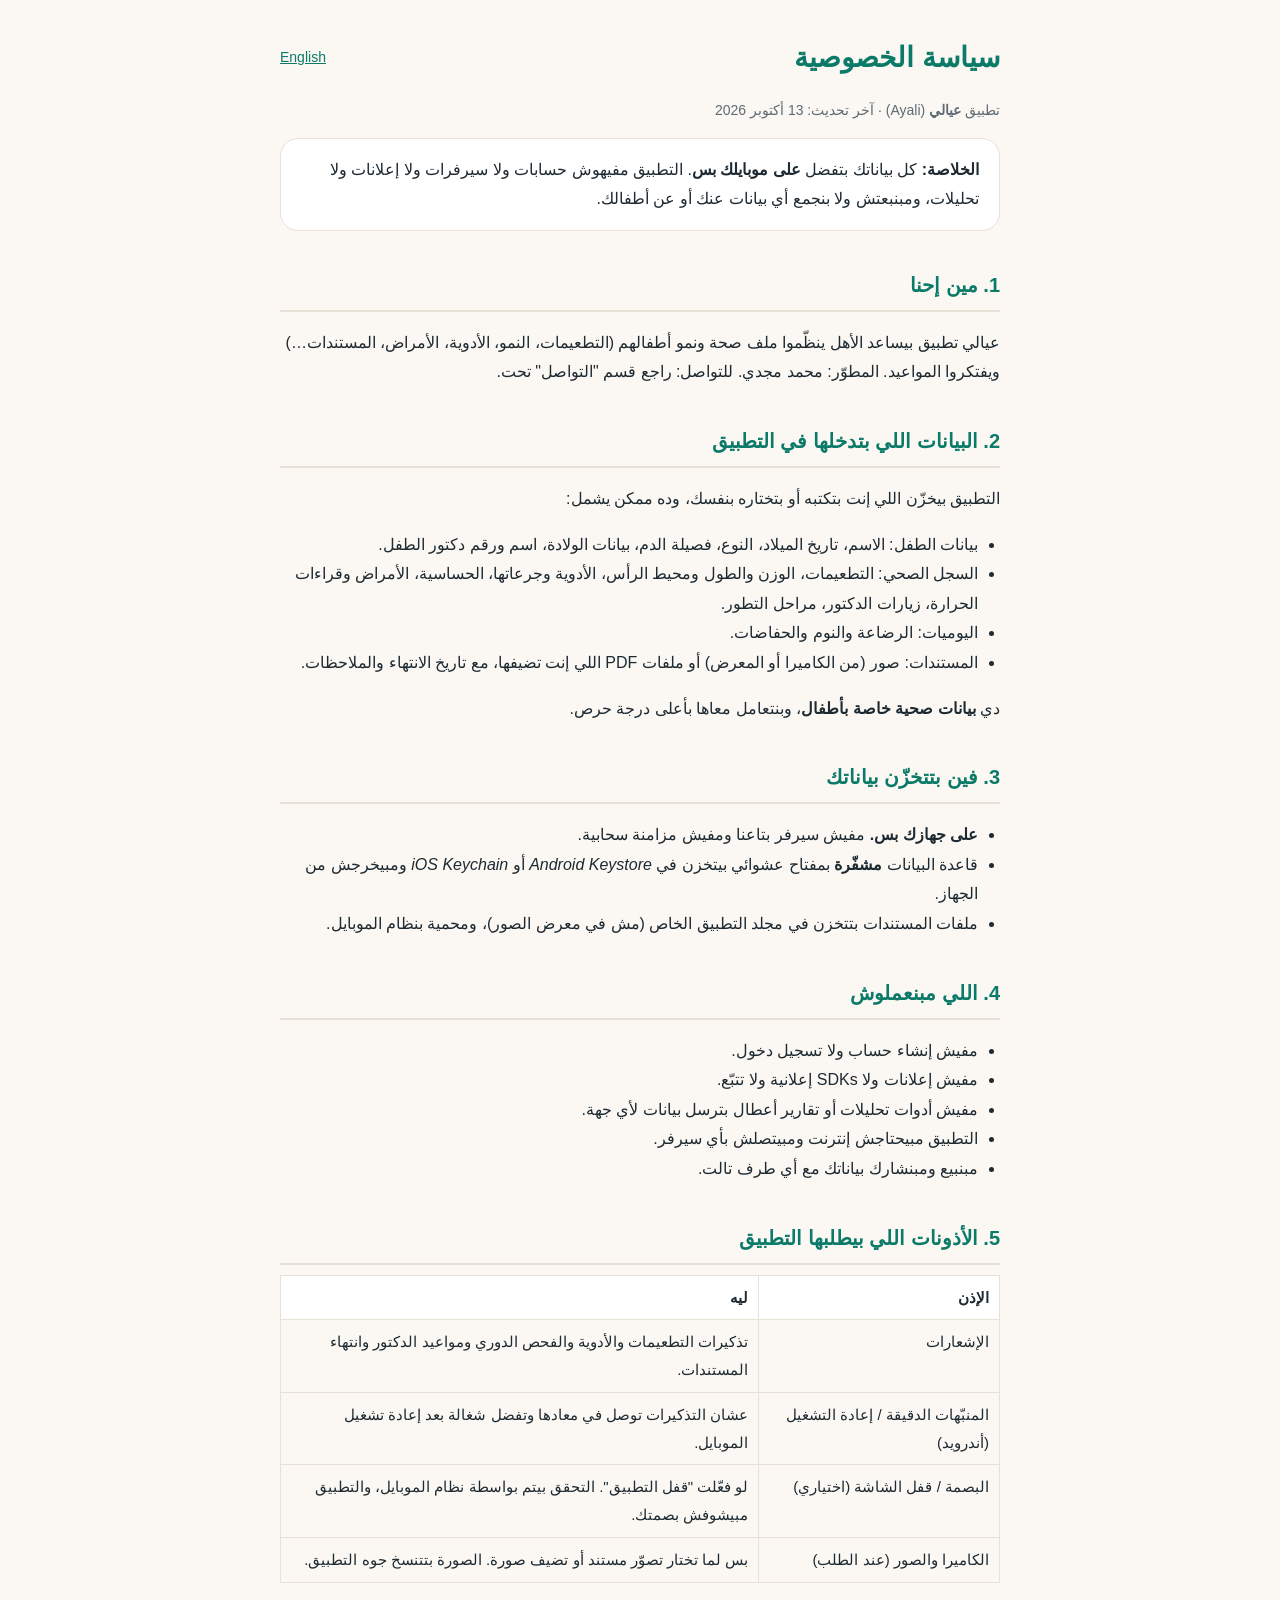
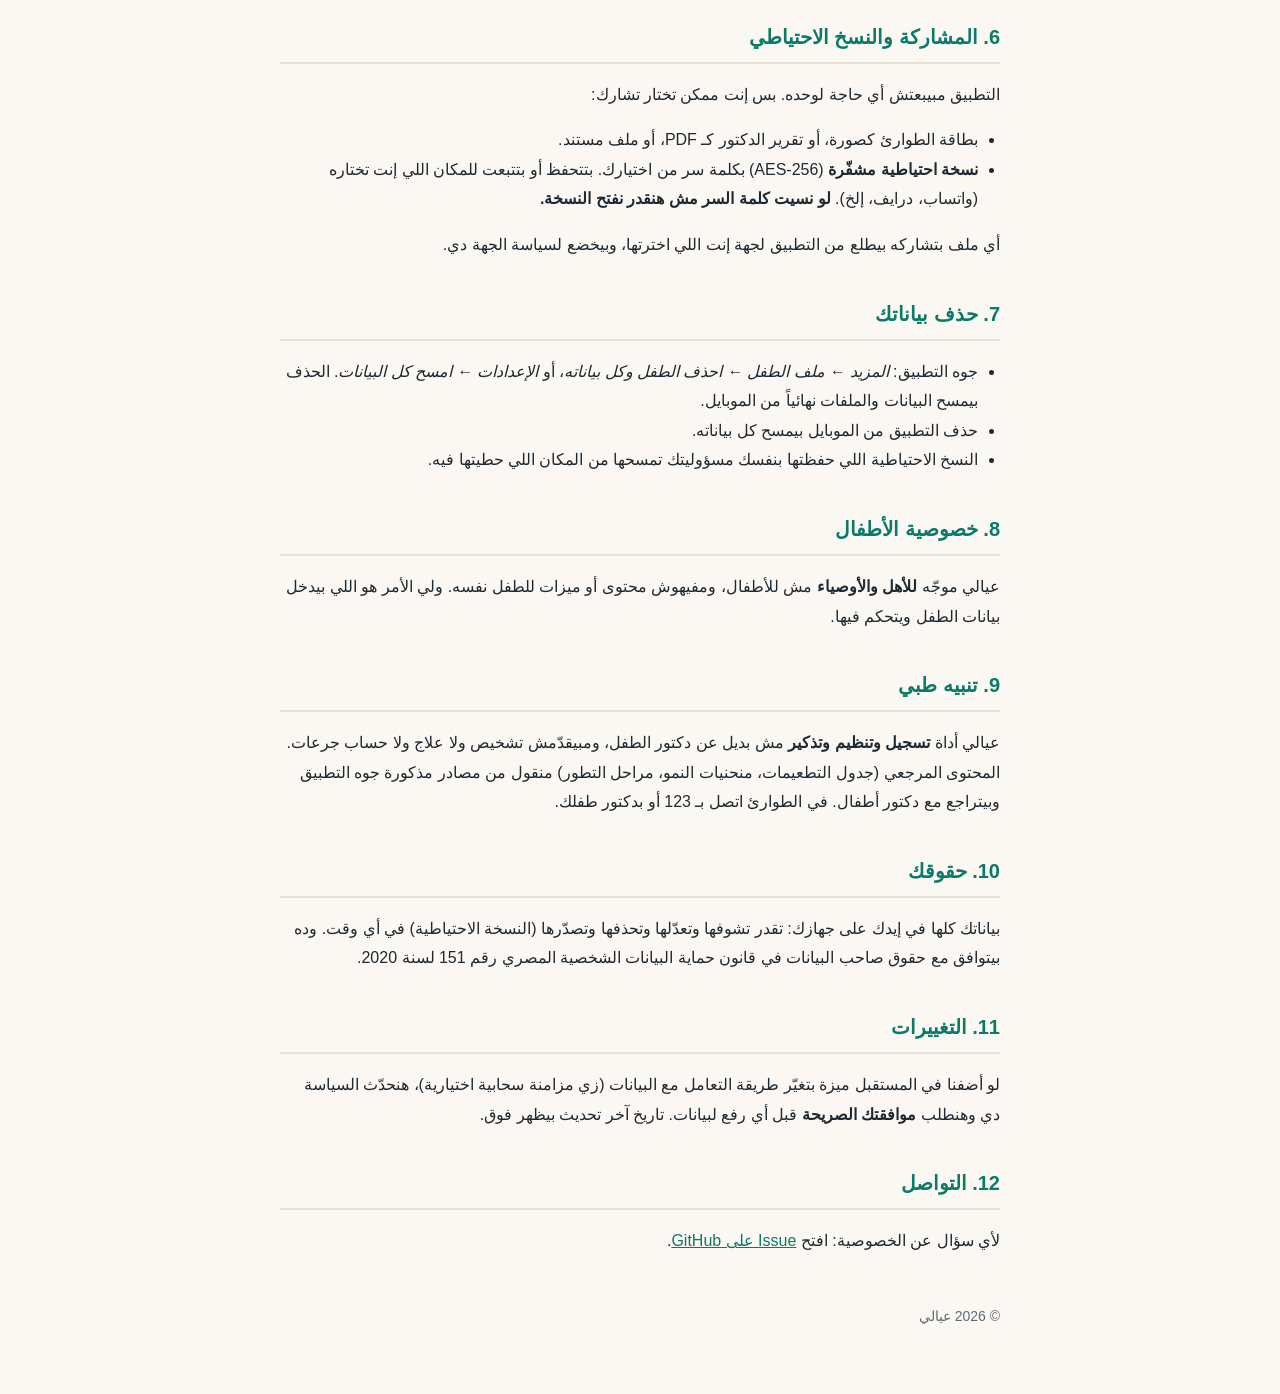
==== index.html @ 2b1beb8f "Add Ayali privacy policy (Arabic + English) Co-Authored-By: Claude Sonnet 5.5 <noreply@anthropic.com" ====
<!doctype html>
<html lang="ar" dir="rtl">
<head>
<meta charset="utf-8">
<meta name="viewport" content="width=device-width,initial-scale=1">
<title>سياسة الخصوصية — عيالي</title>
<meta name="description" content="سياسة الخصوصية لتطبيق عيالي: بياناتك على موبايلك بس، ومفيش حسابات ولا سيرفرات ولا إعلانات.">
<link rel="stylesheet" href="style.css">
</head>
<body>
<main>
<header>
  <h1>سياسة الخصوصية</h1>
  <a class="lang" href="en/">English</a>
</header>
<p class="meta">تطبيق <strong>عيالي</strong> (Ayali) · آخر تحديث: 13 أكتوبر 2026</p>

<div class="card">
  <strong>الخلاصة:</strong> كل بياناتك بتفضل <strong>على موبايلك بس</strong>. التطبيق مفيهوش حسابات ولا سيرفرات ولا إعلانات ولا تحليلات، ومبنبعتش ولا بنجمع أي بيانات عنك أو عن أطفالك.
</div>

<h2>1. مين إحنا</h2>
<p>عيالي تطبيق بيساعد الأهل ينظّموا ملف صحة ونمو أطفالهم (التطعيمات، النمو، الأدوية، الأمراض، المستندات…) ويفتكروا المواعيد. المطوّر: محمد مجدي. للتواصل: راجع قسم "التواصل" تحت.</p>

<h2>2. البيانات اللي بتدخلها في التطبيق</h2>
<p>التطبيق بيخزّن اللي إنت بتكتبه أو بتختاره بنفسك، وده ممكن يشمل:</p>
<ul>
  <li>بيانات الطفل: الاسم، تاريخ الميلاد، النوع، فصيلة الدم، بيانات الولادة، اسم ورقم دكتور الطفل.</li>
  <li>السجل الصحي: التطعيمات، الوزن والطول ومحيط الرأس، الأدوية وجرعاتها، الحساسية، الأمراض وقراءات الحرارة، زيارات الدكتور، مراحل التطور.</li>
  <li>اليوميات: الرضاعة والنوم والحفاضات.</li>
  <li>المستندات: صور (من الكاميرا أو المعرض) أو ملفات PDF اللي إنت تضيفها، مع تاريخ الانتهاء والملاحظات.</li>
</ul>
<p>دي <strong>بيانات صحية خاصة بأطفال</strong>، وبنتعامل معاها بأعلى درجة حرص.</p>

<h2>3. فين بتتخزّن بياناتك</h2>
<ul>
  <li><strong>على جهازك بس.</strong> مفيش سيرفر بتاعنا ومفيش مزامنة سحابية.</li>
  <li>قاعدة البيانات <strong>مشفّرة</strong> بمفتاح عشوائي بيتخزن في <em>Android Keystore</em> أو <em>iOS Keychain</em> ومبيخرجش من الجهاز.</li>
  <li>ملفات المستندات بتتخزن في مجلد التطبيق الخاص (مش في معرض الصور)، ومحمية بنظام الموبايل.</li>
</ul>

<h2>4. اللي مبنعملوش</h2>
<ul>
  <li>مفيش إنشاء حساب ولا تسجيل دخول.</li>
  <li>مفيش إعلانات ولا SDKs إعلانية ولا تتبّع.</li>
  <li>مفيش أدوات تحليلات أو تقارير أعطال بترسل بيانات لأي جهة.</li>
  <li>التطبيق مبيحتاجش إنترنت ومبيتصلش بأي سيرفر.</li>
  <li>مبنبيع ومبنشارك بياناتك مع أي طرف تالت.</li>
</ul>

<h2>5. الأذونات اللي بيطلبها التطبيق</h2>
<table>
  <tr><th>الإذن</th><th>ليه</th></tr>
  <tr><td>الإشعارات</td><td>تذكيرات التطعيمات والأدوية والفحص الدوري ومواعيد الدكتور وانتهاء المستندات.</td></tr>
  <tr><td>المنبّهات الدقيقة / إعادة التشغيل (أندرويد)</td><td>عشان التذكيرات توصل في معادها وتفضل شغالة بعد إعادة تشغيل الموبايل.</td></tr>
  <tr><td>البصمة / قفل الشاشة (اختياري)</td><td>لو فعّلت "قفل التطبيق". التحقق بيتم بواسطة نظام الموبايل، والتطبيق مبيشوفش بصمتك.</td></tr>
  <tr><td>الكاميرا والصور (عند الطلب)</td><td>بس لما تختار تصوّر مستند أو تضيف صورة. الصورة بتتنسخ جوه التطبيق.</td></tr>
</table>

<h2>6. المشاركة والنسخ الاحتياطي</h2>
<p>التطبيق مبيبعتش أي حاجة لوحده. بس إنت ممكن تختار تشارك:</p>
<ul>
  <li>بطاقة الطوارئ كصورة، أو تقرير الدكتور كـ PDF، أو ملف مستند.</li>
  <li><strong>نسخة احتياطية مشفّرة</strong> (AES-256) بكلمة سر من اختيارك. بتتحفظ أو بتتبعت للمكان اللي إنت تختاره (واتساب، درايف، إلخ). <strong>لو نسيت كلمة السر مش هنقدر نفتح النسخة.</strong></li>
</ul>
<p>أي ملف بتشاركه بيطلع من التطبيق لجهة إنت اللي اخترتها، وبيخضع لسياسة الجهة دي.</p>

<h2>7. حذف بياناتك</h2>
<ul>
  <li>جوه التطبيق: <em>المزيد ← ملف الطفل ← احذف الطفل وكل بياناته</em>، أو <em>الإعدادات ← امسح كل البيانات</em>. الحذف بيمسح البيانات والملفات نهائياً من الموبايل.</li>
  <li>حذف التطبيق من الموبايل بيمسح كل بياناته.</li>
  <li>النسخ الاحتياطية اللي حفظتها بنفسك مسؤوليتك تمسحها من المكان اللي حطيتها فيه.</li>
</ul>

<h2>8. خصوصية الأطفال</h2>
<p>عيالي موجّه <strong>للأهل والأوصياء</strong> مش للأطفال، ومفيهوش محتوى أو ميزات للطفل نفسه. ولي الأمر هو اللي بيدخل بيانات الطفل ويتحكم فيها.</p>

<h2>9. تنبيه طبي</h2>
<p>عيالي أداة <strong>تسجيل وتنظيم وتذكير</strong> مش بديل عن دكتور الطفل، ومبيقدّمش تشخيص ولا علاج ولا حساب جرعات. المحتوى المرجعي (جدول التطعيمات، منحنيات النمو، مراحل التطور) منقول من مصادر مذكورة جوه التطبيق وبيتراجع مع دكتور أطفال. في الطوارئ اتصل بـ 123 أو بدكتور طفلك.</p>

<h2>10. حقوقك</h2>
<p>بياناتك كلها في إيدك على جهازك: تقدر تشوفها وتعدّلها وتحذفها وتصدّرها (النسخة الاحتياطية) في أي وقت. وده بيتوافق مع حقوق صاحب البيانات في قانون حماية البيانات الشخصية المصري رقم 151 لسنة 2020.</p>

<h2>11. التغييرات</h2>
<p>لو أضفنا في المستقبل ميزة بتغيّر طريقة التعامل مع البيانات (زي مزامنة سحابية اختيارية)، هنحدّث السياسة دي وهنطلب <strong>موافقتك الصريحة</strong> قبل أي رفع لبيانات. تاريخ آخر تحديث بيظهر فوق.</p>

<h2>12. التواصل</h2>
<p>لأي سؤال عن الخصوصية: افتح <a href="https://github.com/mohamedmagdy97/ayali-privacy/issues">Issue على GitHub</a>.</p>

<footer>© 2026 عيالي</footer>
</main>
</body>
</html>
---- style.css ----
:root{--teal:#0B7A68;--ink:#1E2A32;--muted:#5E6B73;--bg:#FBF8F3;--card:#fff;--line:#E7E1D6}
@media (prefers-color-scheme:dark){:root{--teal:#3CC9B0;--ink:#EAF0F2;--muted:#9FB0B8;--bg:#0F1417;--card:#171E22;--line:#2A353B}}
*{box-sizing:border-box}
body{margin:0;background:var(--bg);color:var(--ink);font:16px/1.85 "Cairo","Segoe UI",Tahoma,sans-serif}
main{max-width:760px;margin:0 auto;padding:32px 20px 64px}
header{display:flex;align-items:center;gap:14px;margin-bottom:8px}
header img{width:56px;height:56px;border-radius:14px}
h1{font-size:28px;margin:0;color:var(--teal)}
h2{font-size:20px;margin:36px 0 8px;color:var(--teal);border-bottom:2px solid var(--line);padding-bottom:6px}
p,li{color:var(--ink)}
.meta{color:var(--muted);font-size:14px}
.card{background:var(--card);border:1px solid var(--line);border-radius:18px;padding:16px 20px;margin:14px 0}
ul{padding-inline-start:22px}
table{width:100%;border-collapse:collapse;margin:10px 0;font-size:15px}
th,td{border:1px solid var(--line);padding:8px 10px;text-align:start;vertical-align:top}
th{background:var(--card)}
a{color:var(--teal)}
.lang{margin-inline-start:auto;font-size:14px}
footer{margin-top:48px;color:var(--muted);font-size:14px}
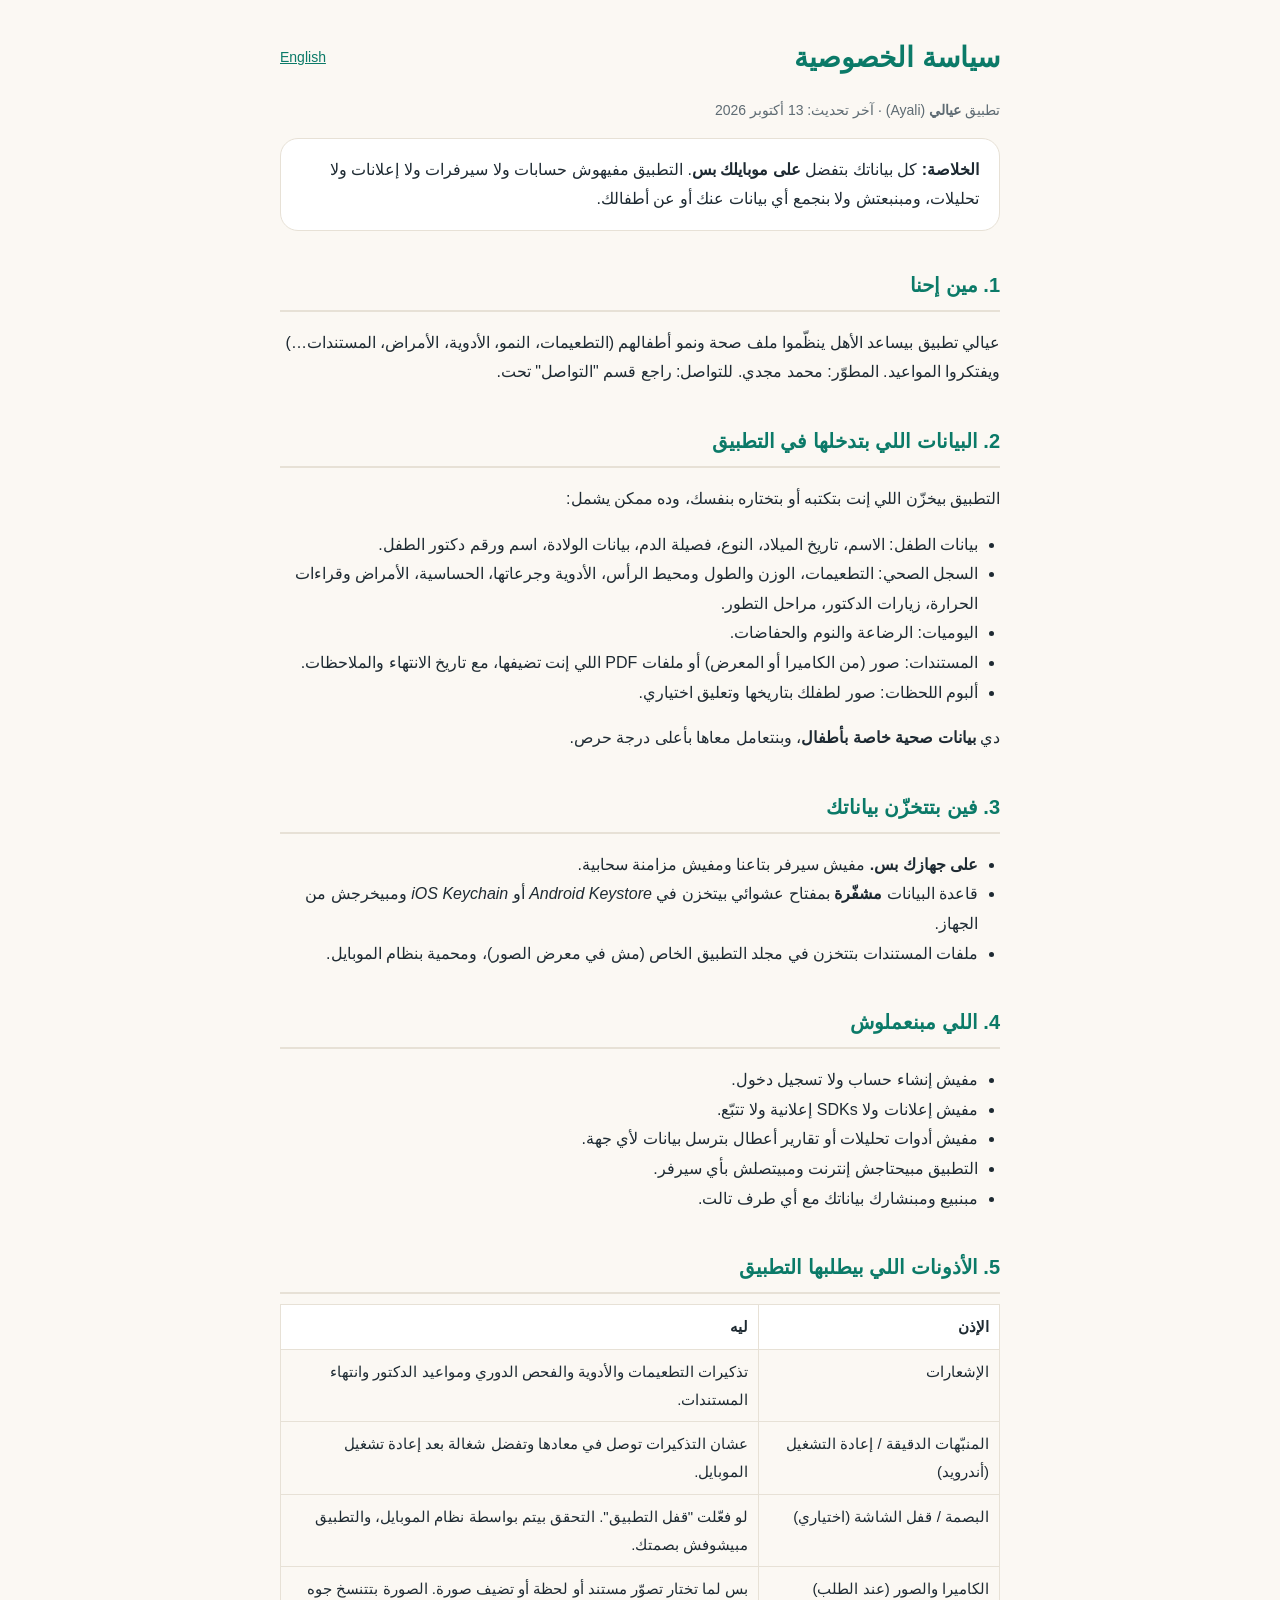
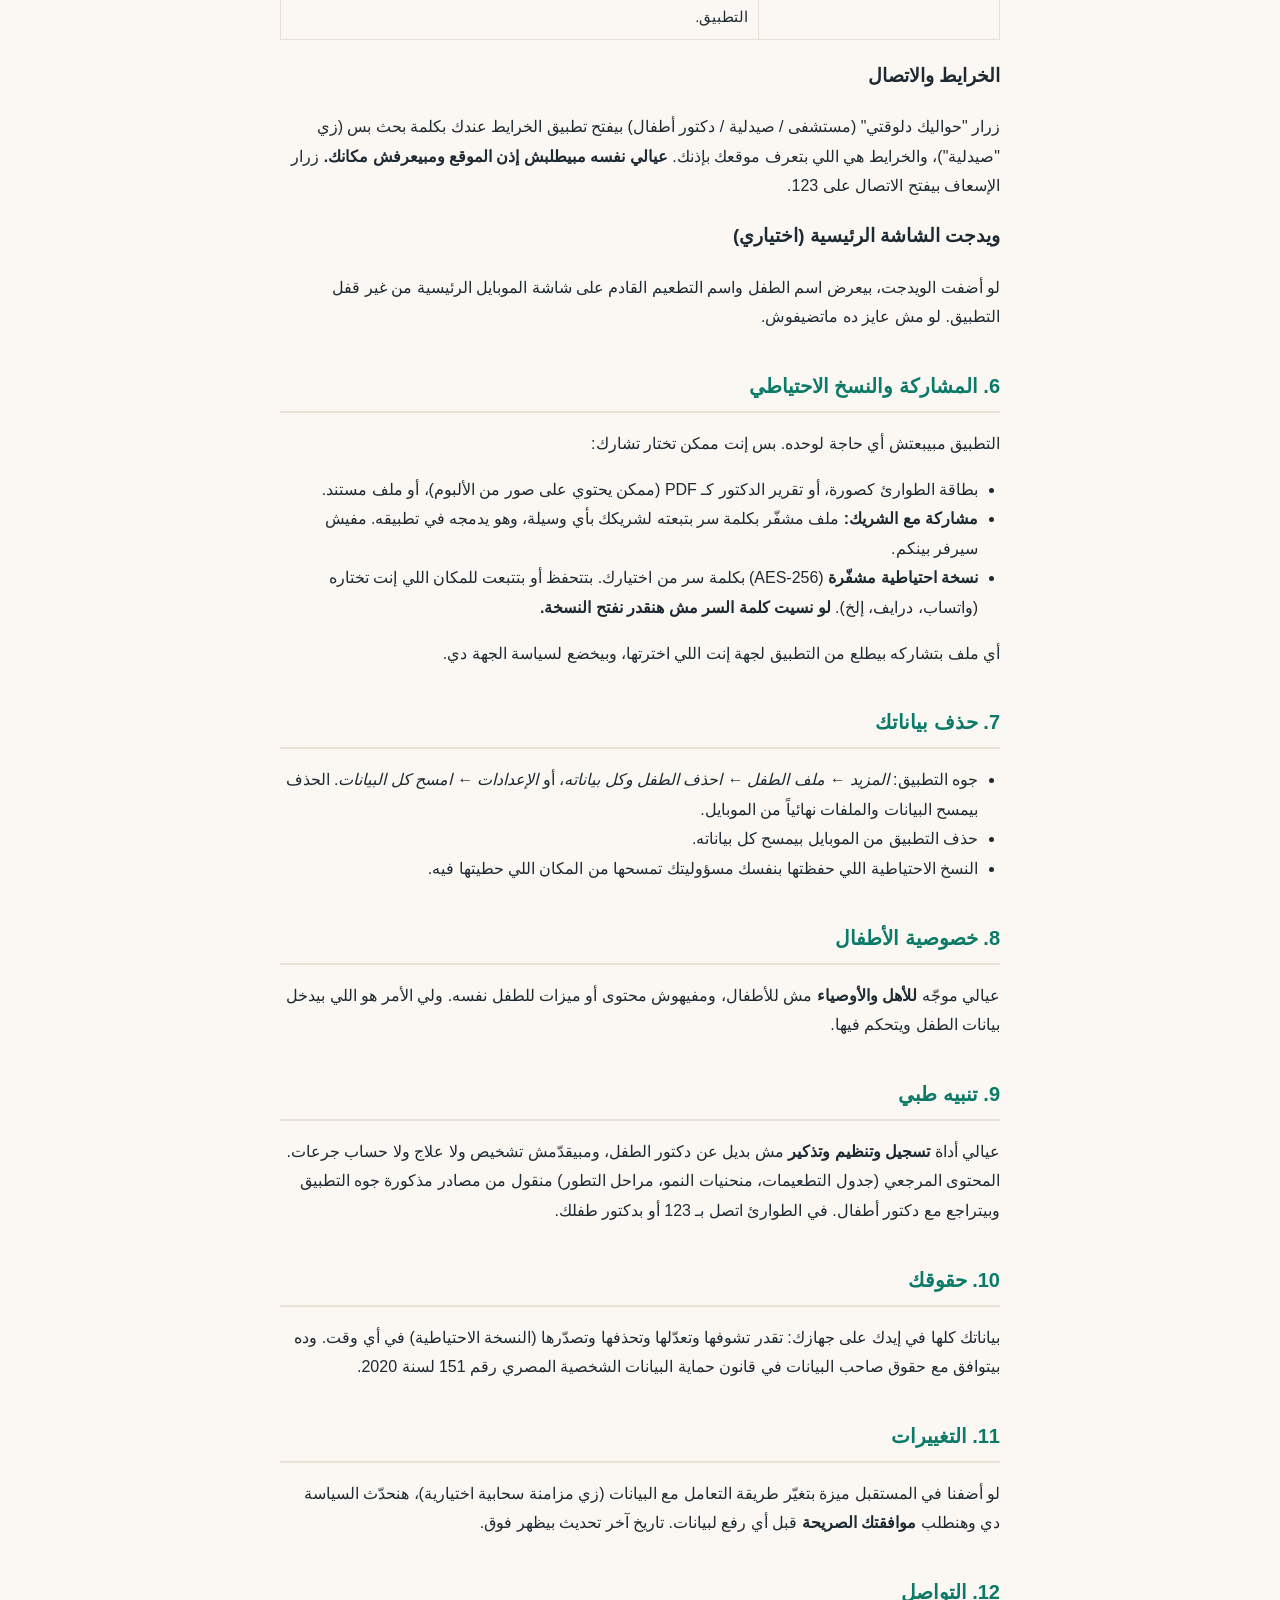
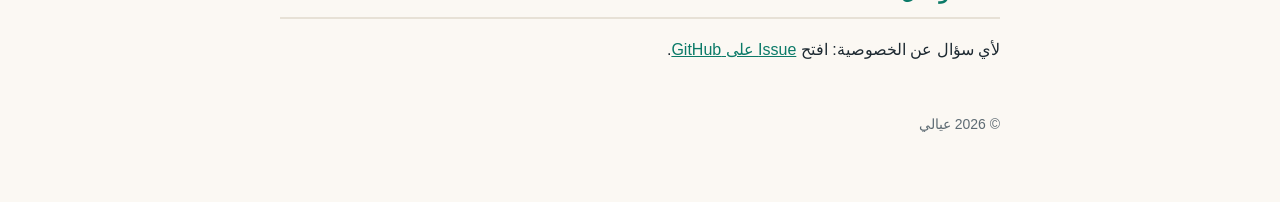
==== commit dd35c4d9: "Privacy policy: maps, moments album, widget, partner sharing Co-Authored-By: Claude Sonnet 5.5 <nore" ====
--- a/index.html
+++ b/index.html
@@ -29,6 +29,7 @@
   <li>السجل الصحي: التطعيمات، الوزن والطول ومحيط الرأس، الأدوية وجرعاتها، الحساسية، الأمراض وقراءات الحرارة، زيارات الدكتور، مراحل التطور.</li>
   <li>اليوميات: الرضاعة والنوم والحفاضات.</li>
   <li>المستندات: صور (من الكاميرا أو المعرض) أو ملفات PDF اللي إنت تضيفها، مع تاريخ الانتهاء والملاحظات.</li>
+  <li>ألبوم اللحظات: صور لطفلك بتاريخها وتعليق اختياري.</li>
 </ul>
 <p>دي <strong>بيانات صحية خاصة بأطفال</strong>، وبنتعامل معاها بأعلى درجة حرص.</p>
 
@@ -54,13 +55,20 @@
   <tr><td>الإشعارات</td><td>تذكيرات التطعيمات والأدوية والفحص الدوري ومواعيد الدكتور وانتهاء المستندات.</td></tr>
   <tr><td>المنبّهات الدقيقة / إعادة التشغيل (أندرويد)</td><td>عشان التذكيرات توصل في معادها وتفضل شغالة بعد إعادة تشغيل الموبايل.</td></tr>
   <tr><td>البصمة / قفل الشاشة (اختياري)</td><td>لو فعّلت "قفل التطبيق". التحقق بيتم بواسطة نظام الموبايل، والتطبيق مبيشوفش بصمتك.</td></tr>
-  <tr><td>الكاميرا والصور (عند الطلب)</td><td>بس لما تختار تصوّر مستند أو تضيف صورة. الصورة بتتنسخ جوه التطبيق.</td></tr>
+  <tr><td>الكاميرا والصور (عند الطلب)</td><td>بس لما تختار تصوّر مستند أو لحظة أو تضيف صورة. الصورة بتتنسخ جوه التطبيق.</td></tr>
 </table>
+
+<h3>الخرايط والاتصال</h3>
+<p>زرار "حواليك دلوقتي" (مستشفى / صيدلية / دكتور أطفال) بيفتح تطبيق الخرايط عندك بكلمة بحث بس (زي "صيدلية")، والخرايط هي اللي بتعرف موقعك بإذنك. <strong>عيالي نفسه مبيطلبش إذن الموقع ومبيعرفش مكانك.</strong> زرار الإسعاف بيفتح الاتصال على 123.</p>
+
+<h3>ويدجت الشاشة الرئيسية (اختياري)</h3>
+<p>لو أضفت الويدجت، بيعرض اسم الطفل واسم التطعيم القادم على شاشة الموبايل الرئيسية من غير قفل التطبيق. لو مش عايز ده ماتضيفوش.</p>
 
 <h2>6. المشاركة والنسخ الاحتياطي</h2>
 <p>التطبيق مبيبعتش أي حاجة لوحده. بس إنت ممكن تختار تشارك:</p>
 <ul>
-  <li>بطاقة الطوارئ كصورة، أو تقرير الدكتور كـ PDF، أو ملف مستند.</li>
+  <li>بطاقة الطوارئ كصورة، أو تقرير الدكتور كـ PDF (ممكن يحتوي على صور من الألبوم)، أو ملف مستند.</li>
+  <li><strong>مشاركة مع الشريك:</strong> ملف مشفّر بكلمة سر بتبعته لشريكك بأي وسيلة، وهو يدمجه في تطبيقه. مفيش سيرفر بينكم.</li>
   <li><strong>نسخة احتياطية مشفّرة</strong> (AES-256) بكلمة سر من اختيارك. بتتحفظ أو بتتبعت للمكان اللي إنت تختاره (واتساب، درايف، إلخ). <strong>لو نسيت كلمة السر مش هنقدر نفتح النسخة.</strong></li>
 </ul>
 <p>أي ملف بتشاركه بيطلع من التطبيق لجهة إنت اللي اخترتها، وبيخضع لسياسة الجهة دي.</p>
